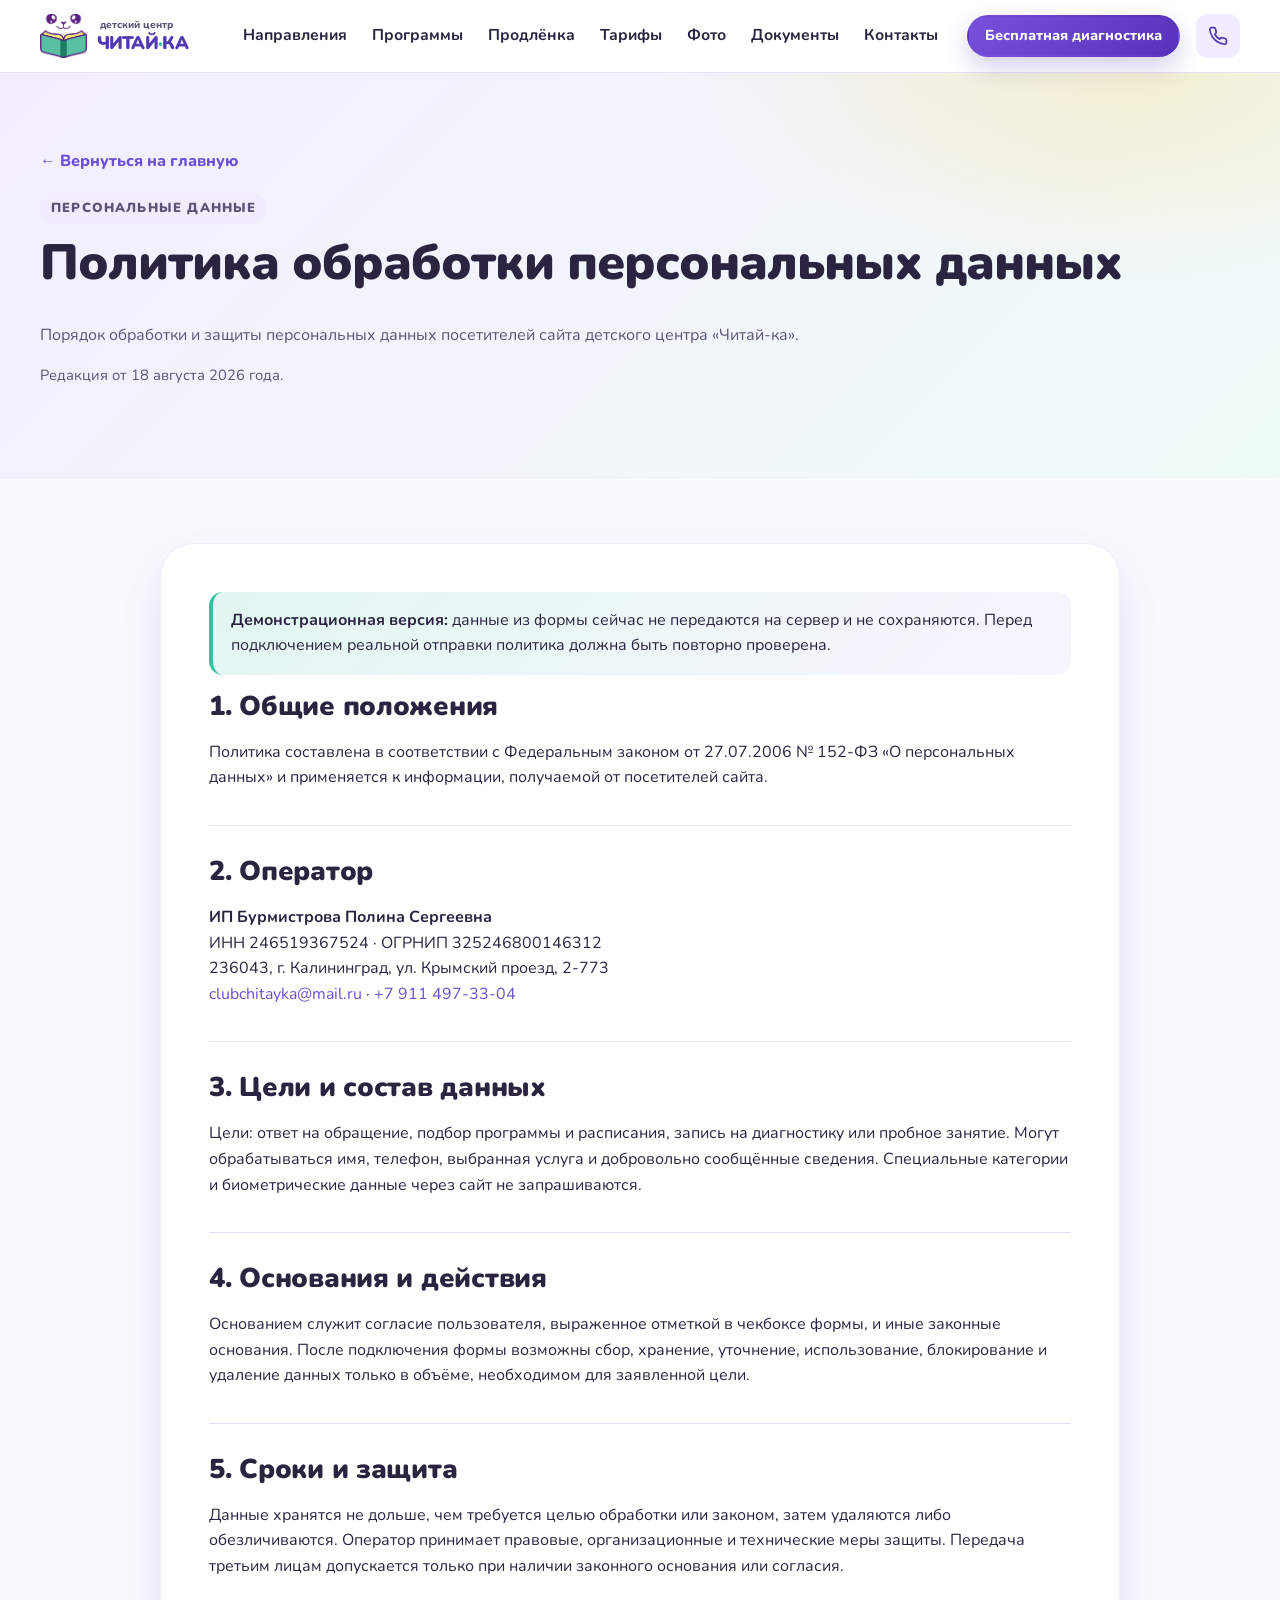
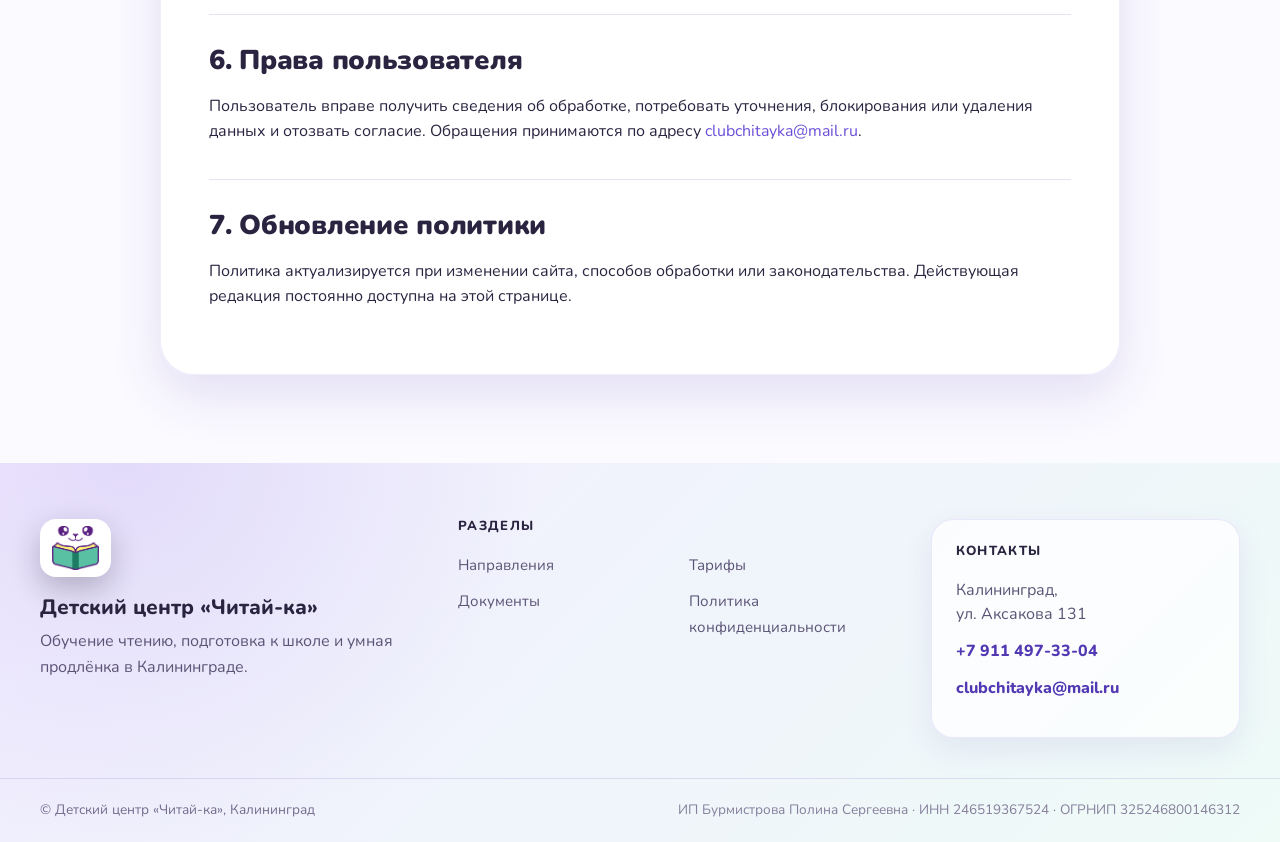
==== preview/politika-konfidencialnosti/index.html @ b053fb89 "Reverse mascot rope into a natural sag" ====
<!doctype html>
<html lang="ru">
<head>
  <meta charset="utf-8"><meta name="viewport" content="width=device-width, initial-scale=1">
  <title>Политика обработки персональных данных — «Читай-ка»</title>
  <meta name="description" content="Политика обработки персональных данных детского центра «Читай-ка».">
  <link rel="preconnect" href="https://fonts.googleapis.com"><link rel="preconnect" href="https://fonts.gstatic.com" crossorigin>
  <link href="https://fonts.googleapis.com/css2?family=Nunito:wght@400;600;700;800;900&display=swap" rel="stylesheet">
  <link rel="stylesheet" href="../assets/main.css?v=20260819-6"><link rel="stylesheet" href="page.css?v=20260819-1">
</head>
<body>
<a class="skip-link" href="#main">К содержимому</a>
<header class="site-header"><div class="container site-header__inner">
  <a class="site-header__brand" href="/" aria-label="Читай-ка — на главную"><img class="site-header__logo" src="../assets/logo-chitayka.png" alt="Детский центр «Читай-ка»"><span class="site-header__brand-copy"><small>детский центр</small><strong>ЧИТАЙ<span>·</span>КА</strong></span></a>
  <a class="site-header__call" href="tel:+79114973304" aria-label="Позвонить: +7 911 497-33-04"><svg xmlns="http://www.w3.org/2000/svg" width="20" height="20" viewBox="0 0 24 24" fill="none" stroke="currentColor" stroke-width="2" stroke-linecap="round" stroke-linejoin="round" aria-hidden="true"><path d="M22 16.92v3a2 2 0 0 1-2.18 2 19.79 19.79 0 0 1-8.63-3.07 19.5 19.5 0 0 1-6-6 19.79 19.79 0 0 1-3.07-8.67A2 2 0 0 1 4.11 2h3a2 2 0 0 1 2 1.72 12.84 12.84 0 0 0 .7 2.81 2 2 0 0 1-.45 2.11L8.09 9.91a16 16 0 0 0 6 6l1.27-1.27a2 2 0 0 1 2.11-.45 12.84 12.84 0 0 0 2.81.7A2 2 0 0 1 22 16.92z"/></svg></a>
  <button class="site-header__toggle" type="button" aria-expanded="false" aria-controls="primary-menu"><span class="site-header__toggle-bar"></span><span class="site-header__toggle-bar"></span><span class="site-header__toggle-bar"></span><span class="visually-hidden">Меню</span></button>
  <nav class="site-header__nav" aria-label="Основное меню"><ul id="primary-menu"><li><a href="/#directions">Направления</a></li><li><a href="/#programs">Программы</a></li><li><a href="/#prodlenka">Продлёнка</a></li><li><a href="/#prices">Тарифы</a></li><li><a href="/#gallery">Фото</a></li><li><a href="/svedeniya-ob-obrazovatelnoj-organizacii/">Документы</a></li><li><a href="/#contacts">Контакты</a></li></ul><a class="btn btn--accent site-header__cta" href="/#lead-form">Бесплатная диагностика</a></nav>
</div></header>
<main id="main">
  <section class="legal-hero"><div class="container"><a class="legal-hero__back" href="/">← Вернуться на главную</a><p class="section__kicker">Персональные данные</p><h1>Политика обработки персональных данных</h1><p>Порядок обработки и защиты персональных данных посетителей сайта детского центра «Читай-ка».</p><p class="legal-meta">Редакция от 18 августа 2026 года.</p></div></section>
  <div class="container legal-main"><article class="legal-card">
    <p class="legal-note"><strong>Демонстрационная версия:</strong> данные из формы сейчас не передаются на сервер и не сохраняются. Перед подключением реальной отправки политика должна быть повторно проверена.</p>
    <section><h2>1. Общие положения</h2><p>Политика составлена в соответствии с Федеральным законом от 27.07.2006 № 152-ФЗ «О персональных данных» и применяется к информации, получаемой от посетителей сайта.</p></section>
    <section><h2>2. Оператор</h2><p><strong>ИП Бурмистрова Полина Сергеевна</strong><br>ИНН 246519367524 · ОГРНИП 325246800146312<br>236043, г. Калининград, ул. Крымский проезд, 2-773<br><a href="mailto:clubchitayka@mail.ru">clubchitayka@mail.ru</a> · <a href="tel:+79114973304">+7 911 497-33-04</a></p></section>
    <section><h2>3. Цели и состав данных</h2><p>Цели: ответ на обращение, подбор программы и расписания, запись на диагностику или пробное занятие. Могут обрабатываться имя, телефон, выбранная услуга и добровольно сообщённые сведения. Специальные категории и биометрические данные через сайт не запрашиваются.</p></section>
    <section><h2>4. Основания и действия</h2><p>Основанием служит согласие пользователя, выраженное отметкой в чекбоксе формы, и иные законные основания. После подключения формы возможны сбор, хранение, уточнение, использование, блокирование и удаление данных только в объёме, необходимом для заявленной цели.</p></section>
    <section><h2>5. Сроки и защита</h2><p>Данные хранятся не дольше, чем требуется целью обработки или законом, затем удаляются либо обезличиваются. Оператор принимает правовые, организационные и технические меры защиты. Передача третьим лицам допускается только при наличии законного основания или согласия.</p></section>
    <section><h2>6. Права пользователя</h2><p>Пользователь вправе получить сведения об обработке, потребовать уточнения, блокирования или удаления данных и отозвать согласие. Обращения принимаются по адресу <a href="mailto:clubchitayka@mail.ru">clubchitayka@mail.ru</a>.</p></section>
    <section><h2>7. Обновление политики</h2><p>Политика актуализируется при изменении сайта, способов обработки или законодательства. Действующая редакция постоянно доступна на этой странице.</p></section>
  </article></div>
</main>
<footer class="site-footer"><div class="container site-footer__grid"><div class="site-footer__brand"><img src="../assets/logo-chitayka.png" alt="Детский центр «Читай-ка»" class="site-footer__logo"><p class="site-footer__title">Детский центр «Читай-ка»</p><p>Обучение чтению, подготовка к школе и умная продлёнка в Калининграде.</p></div><nav class="site-footer__nav" aria-label="Меню в подвале"><h3>Разделы</h3><ul><li><a href="/#directions">Направления</a></li><li><a href="/#prices">Тарифы</a></li><li><a href="/svedeniya-ob-obrazovatelnoj-organizacii/">Документы</a></li><li><a href="/politika-konfidencialnosti/">Политика конфиденциальности</a></li></ul></nav><div class="site-footer__contacts"><h3>Контакты</h3><p>Калининград,<br>ул. Аксакова 131</p><p><a href="tel:+79114973304">+7 911 497-33-04</a></p><p><a href="mailto:clubchitayka@mail.ru">clubchitayka@mail.ru</a></p></div></div><div class="container site-footer__bottom"><p>© Детский центр «Читай-ка», Калининград</p><p class="site-footer__requisites">ИП Бурмистрова Полина Сергеевна · ИНН 246519367524 · ОГРНИП 325246800146312</p></div></footer>
<script src="../assets/main.js?v=20260818-9" defer></script>
</body></html>
---- preview/assets/main.css ----
/* ==========================================================================
   Детский центр «Читай-ка» — preview styles
   Mobile-first. Палитра: фиолетовый / мята / жёлтый / коралл. Шрифт: Nunito.
   ========================================================================== */

:root {
	--purple: #6c4fd8;
	--purple-dark: #5239b3;
	--purple-soft: #f1ecff;
	--mint: #2ec4a0;
	--mint-dark: #1f9d7f;
	--mint-soft: #e2f7f1;
	--yellow: #ffc93c;
	--yellow-soft: #fff3d6;
	--coral: #ff6f61;
	--coral-dark: #e35648;
	--coral-soft: #ffe9e6;
	--cream: #fbf8ff;
	--ink: #2b2440;
	--ink-soft: #5c5476;
	--line: #e8e0f5;
	--white: #ffffff;
	--radius: 22px;
	--radius-lg: 30px;
	--shadow: 0 12px 32px rgba(82, 57, 179, 0.09);
	--shadow-strong: 0 20px 52px rgba(82, 57, 179, 0.14);
	--container: 1200px;
}

*,
*::before,
*::after {
	box-sizing: border-box;
}

html {
	scroll-behavior: smooth;
}

body {
	margin: 0;
	font-family: "Nunito", "Segoe UI", Arial, sans-serif;
	font-size: 16px;
	line-height: 1.6;
	color: var(--ink);
	background: var(--white);
	overflow-x: clip;
	-webkit-font-smoothing: antialiased;
}

img {
	max-width: 100%;
	height: auto;
	display: block;
}

h1, h2, h3 {
	line-height: 1.2;
	margin: 0 0 0.6em;
	font-weight: 800;
	color: var(--ink);
}

h1 {
	font-size: clamp(1.9rem, 6vw, 3.1rem);
	font-weight: 900;
	letter-spacing: -0.02em;
}

h2 {
	font-size: clamp(1.5rem, 4.5vw, 2.2rem);
	font-weight: 900;
	letter-spacing: -0.01em;
}

h3 {
	font-size: 1.15rem;
}

p {
	margin: 0 0 1em;
}

a {
	color: var(--purple);
	text-decoration: none;
}

a:hover {
	text-decoration: underline;
}

.container {
	width: 100%;
	max-width: calc(var(--container) + 80px);
	margin: 0 auto;
	padding: 0 clamp(20px, 4vw, 40px);
}

.visually-hidden {
	position: absolute;
	width: 1px;
	height: 1px;
	margin: -1px;
	padding: 0;
	overflow: hidden;
	clip: rect(0 0 0 0);
	white-space: nowrap;
	border: 0;
}

.skip-link {
	position: absolute;
	left: 12px;
	top: -60px;
	z-index: 100;
	background: var(--purple);
	color: var(--white);
	padding: 10px 16px;
	border-radius: 10px;
	transition: top 0.2s ease;
}

.skip-link:focus {
	top: 12px;
	text-decoration: none;
}

/* --------------------------------------------------------------------------
   Buttons
   -------------------------------------------------------------------------- */

.btn {
	display: inline-flex;
	align-items: center;
	justify-content: center;
	gap: 8px;
	padding: 12px 22px;
	border: 2px solid transparent;
	border-radius: 999px;
	font-family: inherit;
	font-size: 0.98rem;
	font-weight: 800;
	line-height: 1.2;
	cursor: pointer;
	transition: transform 0.15s ease, box-shadow 0.15s ease, background-color 0.15s ease, border-color 0.15s ease;
	text-decoration: none;
}

.btn:hover {
	text-decoration: none;
	transform: translateY(-2px);
}

.btn--lg {
	padding: 15px 28px;
	font-size: 1.05rem;
}

.btn--accent {
	background: var(--coral);
	color: var(--white);
	box-shadow: 0 8px 20px rgba(255, 111, 97, 0.35);
}

.btn--accent:hover {
	background: var(--coral-dark);
	color: var(--white);
}

.btn--ghost {
	background: var(--white);
	border-color: var(--purple);
	color: var(--purple);
}

.btn--ghost:hover {
	background: var(--purple);
	color: var(--white);
}

/* --------------------------------------------------------------------------
   Header
   -------------------------------------------------------------------------- */

.site-header {
	position: sticky;
	top: 0;
	z-index: 50;
	background: var(--white);
	border-bottom: 1px solid var(--line);
}

.site-header__inner {
	display: flex;
	align-items: center;
	justify-content: space-between;
	gap: 16px;
	min-height: 72px;
}

.site-header__brand {
	display: inline-flex;
	align-items: center;
}

.site-header__logo {
	height: 44px;
	width: auto;
}

.site-header__toggle {
	display: inline-flex;
	flex-direction: column;
	justify-content: center;
	gap: 5px;
	width: 44px;
	height: 44px;
	padding: 10px;
	background: var(--purple-soft);
	border: 0;
	border-radius: 12px;
	cursor: pointer;
}

.site-header__toggle-bar {
	display: block;
	height: 3px;
	border-radius: 2px;
	background: var(--purple-dark);
}

.site-header__nav {
	position: absolute;
	top: 72px;
	left: 0;
	right: 0;
	display: none;
	flex-direction: column;
	gap: 12px;
	padding: 18px 20px 22px;
	background: var(--white);
	border-bottom: 1px solid var(--line);
	box-shadow: var(--shadow);
}

.site-header__nav.is-open {
	display: flex;
}

.site-header__nav ul {
	list-style: none;
	margin: 0;
	padding: 0;
	display: flex;
	flex-direction: column;
	gap: 4px;
}

.site-header__nav a:not(.btn) {
	display: block;
	padding: 10px 6px;
	font-weight: 700;
	color: var(--ink);
	border-radius: 10px;
}

.site-header__nav a:not(.btn):hover {
	background: var(--purple-soft);
	color: var(--purple-dark);
	text-decoration: none;
}

.site-header__cta {
	align-self: flex-start;
}

.site-header__call {
	display: inline-flex;
	align-items: center;
	justify-content: center;
	width: 44px;
	height: 44px;
	margin-left: auto;
	background: var(--purple-soft);
	border-radius: 12px;
	color: var(--purple-dark);
}

.site-header__call:hover {
	background: var(--purple);
	color: var(--white);
	text-decoration: none;
}

/* --------------------------------------------------------------------------
   Hero
   -------------------------------------------------------------------------- */

.hero {
	position: relative;
	background:
		radial-gradient(700px 320px at 85% -10%, var(--yellow-soft) 0%, rgba(255, 243, 214, 0) 70%),
		var(--cream);
	padding: 40px 0 48px;
	overflow: hidden;
}

.hero__grid {
	display: grid;
	gap: 32px;
}

.hero__badge {
	display: inline-block;
	margin-bottom: 14px;
	padding: 7px 14px;
	background: var(--white);
	border: 1px solid var(--line);
	border-radius: 999px;
	font-size: 0.85rem;
	font-weight: 800;
	color: var(--purple-dark);
	box-shadow: var(--shadow);
}

.hero__lead {
	font-size: 1.1rem;
	color: var(--ink-soft);
	max-width: 34em;
}

.hero__cta {
	display: flex;
	flex-wrap: wrap;
	gap: 12px;
	margin: 22px 0 24px;
}

.hero__points {
	list-style: none;
	margin: 0;
	padding: 0;
	display: grid;
	gap: 10px;
}

.hero__points li {
	position: relative;
	padding-left: 28px;
	font-weight: 700;
}

.hero__points li::before {
	content: "✓";
	position: absolute;
	left: 0;
	top: 0;
	width: 20px;
	height: 20px;
	display: inline-flex;
	align-items: center;
	justify-content: center;
	background: var(--mint);
	color: var(--white);
	font-size: 0.75rem;
	font-weight: 900;
	border-radius: 50%;
}

.hero__media img {
	width: 100%;
	max-width: 620px;
	margin: 0 auto;
	border-radius: var(--radius-lg);
	box-shadow: var(--shadow-strong);
}

/* --------------------------------------------------------------------------
   Sections
   -------------------------------------------------------------------------- */

.section {
	padding: clamp(48px, 7vw, 104px) 0;
}

.section--tint {
	background: linear-gradient(180deg, var(--purple-soft) 0%, var(--white) 100%);
}

.section__head {
	max-width: 640px;
	margin-bottom: 32px;
}

.section__kicker {
	display: inline-block;
	margin-bottom: 10px;
	font-size: 0.82rem;
	font-weight: 900;
	letter-spacing: 0.09em;
	text-transform: uppercase;
	color: var(--coral-dark);
}

.section__kicker--light {
	color: var(--yellow);
}

.section__sub {
	color: var(--ink-soft);
	margin-bottom: 0;
}

/* --------------------------------------------------------------------------
   Directions
   -------------------------------------------------------------------------- */

.directions__grid {
	display: grid;
	gap: 18px;
}

.dir-card {
	position: relative;
	padding: 26px 24px 24px;
	border-radius: var(--radius-lg);
	box-shadow: var(--shadow);
	overflow: hidden;
}

.dir-card::after {
	content: "";
	position: absolute;
	right: -40px;
	top: -40px;
	width: 130px;
	height: 130px;
	border-radius: 50%;
	background: rgba(255, 255, 255, 0.35);
}

.dir-card h3 {
	font-size: 1.35rem;
	margin-bottom: 0.4em;
}

.dir-card p {
	margin-bottom: 1.2em;
}

.dir-card--purple {
	background: var(--purple);
	color: var(--purple-soft);
}

.dir-card--purple h3 { color: var(--white); }

.dir-card--mint {
	background: var(--mint);
	color: #eafaf5;
}

.dir-card--mint h3 { color: var(--white); }

.dir-card--coral {
	background: var(--coral);
	color: var(--coral-soft);
}

.dir-card--coral h3 { color: var(--white); }

.dir-card__icon {
	display: inline-flex;
	align-items: center;
	justify-content: center;
	width: 54px;
	height: 54px;
	margin-bottom: 16px;
	font-size: 1.6rem;
	background: rgba(255, 255, 255, 0.92);
	border-radius: 16px;
	box-shadow: 0 6px 14px rgba(43, 36, 64, 0.15);
}

.dir-card__link {
	display: inline-flex;
	align-items: center;
	gap: 6px;
	font-weight: 800;
	color: var(--white);
	border-bottom: 2px solid rgba(255, 255, 255, 0.5);
}

.dir-card__link::after {
	content: "→";
}

.dir-card__link:hover {
	color: var(--white);
	border-bottom-color: var(--white);
	text-decoration: none;
}

/* --------------------------------------------------------------------------
   Programs (age cards)
   -------------------------------------------------------------------------- */

.programs__grid {
	display: grid;
	gap: 18px;
}

.program {
	padding: 24px 22px;
	background: var(--white);
	border-radius: var(--radius);
	border-top: 6px solid var(--purple);
	box-shadow: var(--shadow);
}

.program--yellow { border-top-color: var(--yellow); }
.program--mint { border-top-color: var(--mint); }
.program--purple { border-top-color: var(--purple); }
.program--coral { border-top-color: var(--coral); }

.program__age {
	display: inline-block;
	margin-bottom: 10px;
	padding: 5px 14px;
	font-size: 0.85rem;
	font-weight: 900;
	border-radius: 999px;
	background: var(--purple-soft);
	color: var(--purple-dark);
}

.program--yellow .program__age { background: var(--yellow-soft); color: #8a6100; }
.program--mint .program__age { background: var(--mint-soft); color: var(--mint-dark); }
.program--coral .program__age { background: var(--coral-soft); color: var(--coral-dark); }

.program ul {
	list-style: none;
	margin: 0;
	padding: 0;
	display: grid;
	gap: 8px;
}

.program li {
	position: relative;
	padding-left: 20px;
	font-size: 0.95rem;
	color: var(--ink-soft);
}

.program li::before {
	content: "";
	position: absolute;
	left: 0;
	top: 0.55em;
	width: 8px;
	height: 8px;
	border-radius: 50%;
	background: var(--yellow);
}

.program--mint li::before { background: var(--mint); }
.program--purple li::before { background: var(--purple); }
.program--coral li::before { background: var(--coral); }

/* --------------------------------------------------------------------------
   Prodlenka
   -------------------------------------------------------------------------- */

.prodlenka {
	background:
		radial-gradient(600px 300px at 100% 0%, rgba(255, 201, 60, 0.18) 0%, rgba(255, 201, 60, 0) 60%),
		var(--purple-dark);
	color: var(--purple-soft);
	padding-block: clamp(52px, 5vw, 76px);
}

.prodlenka h2,
.prodlenka h3 {
	color: var(--white);
}

.prodlenka__grid {
	display: grid;
	gap: 36px;
}

.prodlenka__lead {
	font-size: 1.08rem;
	color: #d9cefa;
	max-width: 36em;
}

.prodlenka__shifts {
	display: grid;
	gap: 16px;
	margin: 26px 0 30px;
}

.shift {
	display: flex;
	flex-direction: column;
	padding: 20px;
	background: rgba(255, 255, 255, 0.08);
	border: 1px solid rgba(255, 255, 255, 0.16);
	border-radius: var(--radius);
}

.shift__time {
	margin-bottom: 0.5em;
	font-size: 0.9rem;
	font-weight: 800;
	color: var(--yellow);
}

.shift p:last-child {
	flex: 1;
	margin-bottom: 0;
	color: #d9cefa;
	font-size: 0.95rem;
}

.prodlenka__benefits {
	padding: 26px 24px;
	background: var(--white);
	border-radius: var(--radius-lg);
	box-shadow: var(--shadow-strong);
	color: var(--ink);
	display: flex;
	flex-direction: column;
}

.prodlenka__benefits h3 {
	color: var(--purple-dark);
	font-size: 1.25rem;
}

.prodlenka__benefits ul {
	list-style: none;
	margin: 0;
	padding: 0;
	display: grid;
	gap: 14px;
	flex: 1;
	align-content: space-between;
}

.prodlenka__benefits li {
	position: relative;
	padding-left: 26px;
	font-size: 0.95rem;
	color: var(--ink-soft);
}

.prodlenka__benefits li strong {
	color: var(--ink);
}

.prodlenka__benefits li::before {
	content: "✓";
	position: absolute;
	left: 0;
	top: 1px;
	width: 18px;
	height: 18px;
	display: inline-flex;
	align-items: center;
	justify-content: center;
	background: var(--mint);
	color: var(--white);
	font-size: 0.7rem;
	font-weight: 900;
	border-radius: 50%;
}

/* --------------------------------------------------------------------------
   Advantages
   -------------------------------------------------------------------------- */

.advantages {
	background: var(--cream);
}

.advantages__grid {
	display: grid;
	grid-auto-rows: 1fr;
	gap: 20px;
}

.benefit-card {
	padding: 26px 24px;
	min-height: 200px;
	background: var(--white);
	border: 1px solid var(--line);
	border-radius: var(--radius);
	box-shadow: var(--shadow);
	transition: box-shadow 0.15s ease, transform 0.15s ease;
}

.benefit-card:hover {
	box-shadow: var(--shadow-strong);
	transform: translateY(-3px);
}

.benefit-card__icon {
	display: inline-flex;
	align-items: center;
	justify-content: center;
	width: 56px;
	height: 56px;
	margin-bottom: 16px;
	font-size: 1.6rem;
	border-radius: 14px;
}

.benefit-card__icon--purple { background: var(--purple-soft); }
.benefit-card__icon--mint { background: var(--mint-soft); }
.benefit-card__icon--yellow { background: var(--yellow-soft); }
.benefit-card__icon--coral { background: var(--coral-soft); }

.benefit-card h3 {
	font-size: 1.05rem;
	margin-bottom: 0.35em;
}

.benefit-card p {
	margin: 0;
	font-size: 0.93rem;
	color: var(--ink-soft);
}

/* --------------------------------------------------------------------------
   Prices
   -------------------------------------------------------------------------- */

.prices__group {
	margin-top: 36px;
}

.prices__group:first-of-type {
	margin-top: 0;
}

.prices__group-title {
	font-size: 1.3rem;
	margin-bottom: 18px;
}

.prices__courses {
	display: grid;
	gap: 18px;
	align-items: start;
}

.price-card {
	display: flex;
	flex-direction: column;
	padding: 26px 24px;
	background: var(--white);
	border: 1px solid var(--line);
	border-radius: var(--radius-lg);
	box-shadow: var(--shadow);
}

.price-card--featured {
	border: 2px solid var(--coral);
	position: relative;
	box-shadow: var(--shadow-strong);
}

.price-card--featured::before {
	content: "Рекомендуем";
	position: absolute;
	top: -14px;
	left: 20px;
	padding: 4px 14px;
	background: var(--coral);
	color: var(--white);
	font-size: 0.78rem;
	font-weight: 900;
	border-radius: 999px;
}

.price-card h4 {
	margin: 0 0 0.5em;
	font-size: 1.35rem;
	font-weight: 900;
	line-height: 1.2;
	color: var(--ink);
}

.price-card__value {
	margin-bottom: 0.2em;
	font-size: 1.9rem;
	font-weight: 900;
	color: var(--purple-dark);
}

.price-card__per {
	font-size: 1rem;
	font-weight: 800;
	color: var(--ink-soft);
}

.price-card__meta {
	margin-bottom: 0.8em;
	font-size: 0.9rem;
	font-weight: 800;
	color: var(--mint-dark);
}

.price-card__note {
	font-size: 0.93rem;
	color: var(--ink-soft);
	flex-grow: 1;
}

.price-card .btn {
	margin-top: 14px;
	align-self: flex-start;
}

.price-list {
	list-style: none;
	margin: 0;
	padding: 0;
	display: grid;
	gap: 12px;
}

.price-row {
	display: flex;
	align-items: center;
	justify-content: space-between;
	gap: 16px;
	padding: 20px 24px;
	background: var(--white);
	border: 1px solid var(--line);
	border-radius: var(--radius);
	box-shadow: var(--shadow);
}

.price-row__name {
	margin: 0;
	font-size: 1rem;
	font-weight: 800;
	line-height: 1.35;
}

.price-row__meta {
	margin: 2px 0 0;
	font-size: 1rem;
	color: var(--ink-soft);
}

.price-row__value {
	margin: 0;
	font-size: 1.15rem;
	font-weight: 900;
	color: var(--purple-dark);
	white-space: nowrap;
	text-align: right;
}

.price-row__value span {
	font-size: 0.85rem;
	font-weight: 800;
	color: var(--ink-soft);
}

.prices__group-cta {
	margin-top: 18px;
}

.prices__note {
	margin: 26px 0 0;
	font-size: 0.92rem;
	color: var(--ink-soft);
	text-align: center;
}

/* --------------------------------------------------------------------------
   Lead form
   -------------------------------------------------------------------------- */

.lead {
	background: var(--cream);
}

.lead__grid {
	display: grid;
	gap: 32px;
}

.lead__content p {
	color: var(--ink-soft);
}

.lead__points {
	list-style: none;
	margin: 18px 0 0;
	padding: 0;
	display: grid;
	gap: 10px;
}

.lead__points li {
	position: relative;
	padding-left: 26px;
	font-weight: 700;
}

.lead__points li::before {
	content: "✓";
	position: absolute;
	left: 0;
	top: 1px;
	width: 18px;
	height: 18px;
	display: inline-flex;
	align-items: center;
	justify-content: center;
	background: var(--purple);
	color: var(--white);
	font-size: 0.7rem;
	font-weight: 900;
	border-radius: 50%;
}

.lead__form {
	padding: 28px 24px;
	background: var(--white);
	border-radius: var(--radius-lg);
	box-shadow: var(--shadow-strong);
}

.field {
	margin-bottom: 16px;
}

.field label {
	display: block;
	margin-bottom: 6px;
	font-weight: 800;
	font-size: 0.92rem;
}

.field input,
.field select {
	width: 100%;
	padding: 13px 16px;
	font: inherit;
	color: var(--ink);
	background: var(--white);
	border: 2px solid var(--line);
	border-radius: 12px;
	transition: border-color 0.15s ease, box-shadow 0.15s ease;
}

.field input:focus,
.field select:focus {
	outline: none;
	border-color: var(--purple);
	box-shadow: 0 0 0 4px rgba(108, 79, 216, 0.15);
}

.field input.is-invalid,
.field select.is-invalid {
	border-color: var(--coral);
}

.field--hp {
	position: absolute;
	left: -9999px;
	width: 1px;
	height: 1px;
	overflow: hidden;
}

.consent {
	display: flex;
	align-items: flex-start;
	gap: 10px;
	margin-bottom: 20px;
	font-size: 0.88rem;
	color: var(--ink-soft);
	cursor: pointer;
}

.consent input {
	width: 18px;
	height: 18px;
	margin-top: 2px;
	accent-color: var(--purple);
	flex-shrink: 0;
}

.consent a {
	font-weight: 800;
	text-decoration: underline;
	text-underline-offset: 2px;
}

.consent:has(input:checked) {
	color: var(--ink);
}

.consent input.is-invalid {
	outline: 2px solid var(--coral);
	outline-offset: 2px;
}

.lead__submit {
	width: 100%;
}

.lead__notice {
	margin: 16px 0 0;
	padding: 14px 16px;
	background: var(--mint-soft);
	border: 1px solid var(--mint);
	border-radius: 12px;
	font-size: 0.92rem;
	font-weight: 700;
	color: var(--mint-dark);
}

/* --------------------------------------------------------------------------
   Contacts
   -------------------------------------------------------------------------- */

.contacts__grid {
	display: grid;
	gap: 28px;
}

.contacts__address {
	font-size: 1.3rem;
	font-weight: 900;
	color: var(--purple-dark);
}

.contacts__line {
	font-weight: 700;
}

.contacts__line a {
	font-weight: 800;
}

.contacts__card {
	padding: 26px 24px;
	background: var(--purple-soft);
	border-radius: var(--radius-lg);
}

.contacts__steps {
	margin: 0 0 18px;
	padding-left: 20px;
	display: grid;
	gap: 8px;
	font-weight: 700;
}

/* --------------------------------------------------------------------------
   Footer
   -------------------------------------------------------------------------- */

.site-footer {
	background:
		radial-gradient(circle at 12% 0, rgba(110, 76, 255, 0.24), transparent 34%),
		linear-gradient(135deg, #27213e 0%, #211c35 100%);
	color: #d6d0e5;
	padding: 56px 0 0;
}

.site-footer__grid {
	display: grid;
	gap: 36px;
	padding-bottom: 40px;
}

.site-footer__logo {
	height: 58px;
	width: auto;
	margin-bottom: 18px;
	background: var(--white);
	border-radius: 16px;
	padding: 7px 12px;
	box-shadow: 0 12px 30px rgba(12, 8, 28, 0.24);
}

.site-footer__brand {
	max-width: 360px;
}

.site-footer__brand p {
	margin: 0;
	line-height: 1.65;
}

.site-footer__brand .site-footer__title {
	margin-bottom: 8px;
	color: var(--white);
	font-family: var(--font-display);
	font-size: 1.3rem;
	font-weight: 800;
	line-height: 1.2;
}

.site-footer h3 {
	color: var(--white);
	font-size: 0.82rem;
	letter-spacing: 0.1em;
	text-transform: uppercase;
	margin-bottom: 18px;
}

.site-footer__nav ul {
	list-style: none;
	margin: 0;
	padding: 0;
	display: grid;
	grid-template-columns: repeat(2, minmax(0, 1fr));
	column-gap: 26px;
	row-gap: 11px;
}

.site-footer__nav a {
	color: #d6d0e5;
	font-size: 0.94rem;
}

.site-footer__nav a:hover {
	color: var(--white);
}

.site-footer__contacts {
	padding: 24px;
	border: 1px solid rgba(255, 255, 255, 0.12);
	border-radius: 22px;
	background: rgba(255, 255, 255, 0.07);
	box-shadow: 0 18px 36px rgba(12, 8, 28, 0.16);
}

.site-footer__contacts p {
	margin: 0 0 12px;
	line-height: 1.55;
}

.site-footer__contacts a {
	color: var(--white);
	font-weight: 800;
}

.site-footer__contacts a:hover {
	color: var(--yellow);
}

.site-footer__note {
	margin-top: 20px !important;
	margin-bottom: 0 !important;
	font-size: 0.9rem;
	color: #aaa1c5;
}

.site-footer__bottom {
	display: grid;
	gap: 8px;
	padding-top: 20px;
	padding-bottom: 22px;
	border-top: 1px solid rgba(255, 255, 255, 0.12);
}

.site-footer__bottom p {
	margin: 0;
	font-size: 0.85rem;
	color: #9e96b8;
	line-height: 1.55;
}

.site-footer__bottom a {
	color: #c8bfff;
}

/* --------------------------------------------------------------------------
   Tablet
   -------------------------------------------------------------------------- */

@media (min-width: 640px) {
	.directions__grid {
		grid-template-columns: repeat(2, minmax(0, 1fr));
	}

	.dir-card:last-child {
		grid-column: 1 / -1;
	}

	.programs__grid {
		grid-template-columns: repeat(2, minmax(0, 1fr));
	}

	.advantages__grid {
		grid-template-columns: repeat(2, minmax(0, 1fr));
	}

	.prodlenka__shifts {
		grid-template-columns: repeat(2, 1fr);
	}

	.site-footer__grid {
		grid-template-columns: minmax(0, 1fr) minmax(250px, 0.8fr);
		align-items: start;
	}

	.site-footer__brand {
		grid-column: 1 / -1;
	}
}

/* --------------------------------------------------------------------------
   Desktop
   -------------------------------------------------------------------------- */

.site-header__mascot {
	display: none;
}

@media (min-width: 960px) {
	.site-footer__grid {
		grid-template-columns: minmax(0, 1.05fr) minmax(300px, 1.2fr) minmax(250px, 0.85fr);
	}

	.site-footer__brand {
		grid-column: auto;
	}

	.site-footer__bottom {
		grid-template-columns: max-content 1fr;
		align-items: start;
		column-gap: 32px;
	}

	.site-footer__requisites {
		text-align: right;
	}

	.site-header__toggle {
		display: none;
	}

	.site-header__nav {
		order: 4;
		position: static;
		display: flex;
		flex-direction: row;
		align-items: center;
		gap: 16px;
		margin-left: auto;
		padding: 0;
		border: 0;
		box-shadow: none;
		background: transparent;
	}

	.site-header__nav ul {
		flex-direction: row;
		gap: 2px;
	}

	.site-header__nav a:not(.btn) {
		padding: 8px;
		font-size: 0.9rem;
	}

	.site-header__cta {
		padding: 10px 16px;
		font-size: 0.9rem;
	}

	.site-header__call {
		order: 5;
		display: inline-flex;
		margin-left: 0;
		flex: 0 0 auto;
	}

	.hero {
		display: flex;
		align-items: center;
		min-height: calc(100svh - 72px);
		padding: 0;
	}

	.hero__grid {
		grid-template-columns: minmax(0, 46%);
		align-items: center;
		min-height: calc(100svh - 72px);
		gap: 0;
	}

	.hero__content {
		position: relative;
		z-index: 2;
		padding-block: 56px;
	}

	.hero__media {
		position: absolute;
		top: -24px;
		right: 0;
		bottom: 0;
		width: 50vw;
	}

	.hero__media::before {
		content: "";
		position: absolute;
		z-index: 1;
		top: 0;
		bottom: 0;
		left: -1px;
		width: clamp(80px, 9vw, 150px);
		background: linear-gradient(90deg, var(--cream) 0%, rgba(255, 249, 240, 0.88) 24%, rgba(255, 249, 240, 0) 100%);
		pointer-events: none;
	}

	.hero__media img {
		width: 100%;
		height: 100%;
		max-width: none;
		margin: 0;
		object-fit: cover;
		object-position: 68% center;
		border-radius: 0;
		box-shadow: none;
	}

	.directions__grid {
		grid-template-columns: repeat(3, minmax(0, 1fr));
	}

	.dir-card:last-child {
		grid-column: auto;
	}

	.programs__grid {
		grid-template-columns: repeat(4, minmax(0, 1fr));
	}

	.prodlenka__grid {
		grid-template-columns: 1.3fr 1fr;
		align-items: stretch;
		gap: 48px;
	}

	.prodlenka__content {
		display: flex;
		flex-direction: column;
	}

	.prodlenka__shifts {
		flex: 1;
		align-items: stretch;
	}

	.prodlenka__content > .btn {
		align-self: flex-start;
	}

	.advantages__grid {
		grid-template-columns: repeat(3, minmax(0, 1fr));
	}

	.prices__courses {
		grid-template-columns: 1fr;
		gap: 20px;
	}

	.price-card--featured {
		display: grid;
		grid-template-columns: minmax(0, 1fr) auto;
		grid-template-areas:
			"title value"
			"meta action"
			"note action";
		column-gap: 32px;
		align-items: center;
		min-height: 0;
	}

	.price-card--featured h4 { grid-area: title; }
	.price-card--featured .price-card__value { grid-area: value; margin: 0; }
	.price-card--featured .price-card__meta { grid-area: meta; }
	.price-card--featured .price-card__note { grid-area: note; margin-bottom: 0; }
	.price-card--featured .btn { grid-area: action; align-self: center; }

	.prices__courses .price-list {
		grid-template-columns: repeat(2, minmax(0, 1fr));
		gap: 14px;
	}

	.prices__group > .price-list {
		grid-template-columns: repeat(6, minmax(0, 1fr));
		gap: 14px;
	}

	.prices__group > .price-list > .price-row {
		grid-column: span 3;
	}

	.prices__group > .price-list > .price-row:nth-last-child(-n + 3) {
		grid-column: span 2;
	}

	.prices__group > .prices__group-cta {
		display: flex;
		width: max-content;
		margin-inline: auto;
	}

	.price-row {
		min-height: 108px;
		align-items: center;
	}

	.prices__group-title {
		font-size: 1.5rem;
	}

	.lead__grid {
		grid-template-columns: 1fr 1fr;
		align-items: center;
		gap: 48px;
	}

	.contacts__grid {
		grid-template-columns: 1.2fr 1fr;
		align-items: center;
		gap: 48px;
	}
}

@media (min-width: 1200px) {
	.site-header__nav {
		gap: 18px;
		margin-left: auto;
		min-width: 0;
	}

	.site-header__nav ul {
		gap: 3px;
	}

	.site-header__nav a:not(.btn) {
		padding: 8px 11px;
		font-size: 0.98rem;
		white-space: nowrap;
	}

	.site-header__cta {
		padding: 10px 16px;
		font-size: 0.9rem;
		white-space: nowrap;
	}
}

@media (min-width: 1400px) {
	.site-header__nav {
		gap: 28px;
	}

	.site-header__nav ul {
		gap: 3px;
	}

	.site-header__nav a:not(.btn) {
		padding-inline: 11px;
		font-size: 0.98rem;
	}
}

/* --------------------------------------------------------------------------
   Gallery slider («Наш центр»)
   -------------------------------------------------------------------------- */

.slider {
	position: relative;
	max-width: 1040px;
	margin-right: auto;
	margin-left: auto;
	border-radius: var(--radius-lg);
	overflow: hidden;
	background: var(--purple-soft);
	box-shadow: var(--shadow-strong);
	touch-action: pan-y;
}

.slider:focus-visible {
	outline: 3px solid var(--purple);
	outline-offset: 3px;
}

.slider__track {
	display: flex;
	transition: transform 0.35s ease;
}

.slider__slide {
	flex: 0 0 100%;
	margin: 0;
	position: relative;
}

.slider__slide img {
	width: 100%;
	aspect-ratio: 4 / 3;
	object-fit: cover;
	object-position: center 24%;
}

.slider__caption {
	position: absolute;
	left: 0;
	right: 0;
	bottom: 0;
	padding: 30px 18px 14px;
	background: linear-gradient(180deg, rgba(43, 36, 64, 0) 0%, rgba(43, 36, 64, 0.72) 100%);
	color: var(--white);
	font-size: 0.92rem;
	font-weight: 800;
}

.slider__btn {
	position: absolute;
	top: 50%;
	transform: translateY(-50%);
	display: inline-flex;
	align-items: center;
	justify-content: center;
	width: 44px;
	height: 44px;
	padding: 0;
	border: 0;
	border-radius: 50%;
	background: rgba(255, 255, 255, 0.92);
	color: var(--purple-dark);
	font-size: 1.15rem;
	font-weight: 900;
	line-height: 1;
	cursor: pointer;
	box-shadow: var(--shadow);
	transition: background-color 0.15s ease, transform 0.15s ease;
}

.slider__btn:hover {
	background: var(--white);
	transform: translateY(-50%) scale(1.06);
}

.slider__btn:focus-visible {
	outline: 3px solid var(--yellow);
	outline-offset: 2px;
}

.slider__btn--prev {
	left: 12px;
}

.slider__btn--next {
	right: 12px;
}

.slider__counter {
	position: absolute;
	top: 14px;
	right: 14px;
	margin: 0;
	padding: 5px 13px;
	background: rgba(43, 36, 64, 0.7);
	color: var(--white);
	font-size: 0.82rem;
	font-weight: 800;
	border-radius: 999px;
}

/* --------------------------------------------------------------------------
   Contacts map
   -------------------------------------------------------------------------- */

.contacts__map {
	max-width: 1040px;
	margin: 32px auto 0;
}

.contacts__map iframe {
	width: 100%;
	height: 320px;
	border: 0;
	border-radius: var(--radius-lg);
	box-shadow: var(--shadow-strong);
	display: block;
}

.contacts__map-actions {
	margin: 16px 0 0;
}

/* --------------------------------------------------------------------------
   Tablet (additions)
   -------------------------------------------------------------------------- */

@media (min-width: 640px) {
	.slider__slide img {
		aspect-ratio: 16 / 9;
	}

	.slider__slide:first-child img {
		object-position: center 12%;
	}

	.contacts__map iframe {
		height: 420px;
	}
}

/* --------------------------------------------------------------------------
   Footer requisites
   -------------------------------------------------------------------------- */

.site-footer__requisites {
	margin-top: 6px;
	font-size: 13px;
	opacity: 0.85;
}

/* --------------------------------------------------------------------------
   Home visual refresh — icon-led navigation and service cards
   -------------------------------------------------------------------------- */

.home-page {
	background: #fbfaff;
}

.home-page .site-header {
	background: rgba(255, 255, 255, 0.96);
	box-shadow: 0 10px 38px rgba(82, 57, 179, 0.06);
}

.site-header__brand-copy {
	display: grid;
	margin-left: 10px;
	line-height: 1;
}

.site-header__brand-copy small {
	margin: 0 0 3px 3px;
	font-size: 0.64rem;
	font-weight: 800;
	color: var(--ink-soft);
}

.site-header__brand-copy strong {
	font-size: 1.14rem;
	font-weight: 900;
	letter-spacing: -0.04em;
	color: var(--purple-dark);
}

.site-header__brand-copy strong span {
	color: var(--mint);
}

.home-page .btn--accent {
	background: linear-gradient(135deg, #7651dc 0%, #5632b8 100%);
	box-shadow: 0 10px 24px rgba(82, 57, 179, 0.25);
}

.home-page .btn--accent:hover {
	background: linear-gradient(135deg, #6541cf 0%, #492aa4 100%);
}

.home-page .nav-card {
	display: flex;
	align-items: center;
	gap: 10px;
}

.home-page .nav-card img {
	width: 42px;
	height: 42px;
	object-fit: contain;
	flex: 0 0 auto;
}

.home-page .directions {
	position: relative;
	background: linear-gradient(180deg, #fbfaff 0%, #ffffff 100%);
	border-radius: 34px 34px 0 0;
}

.home-page .directions .section__head {
	max-width: 760px;
}

.home-page .directions .section__kicker {
	padding: 5px 11px;
	border-radius: 999px;
	background: var(--purple-soft);
	color: var(--purple-dark);
}

.home-page .dir-card,
.home-page .dir-card--purple,
.home-page .dir-card--mint,
.home-page .dir-card--coral,
.home-page .dir-card--yellow,
.home-page .dir-card--care {
	display: flex;
	flex-direction: column;
	padding: 24px 20px 20px;
	background: rgba(255, 255, 255, 0.96);
	color: var(--ink-soft);
	border: 1px solid rgba(108, 79, 216, 0.09);
	box-shadow: 0 14px 38px rgba(82, 57, 179, 0.10);
	overflow: visible;
}

.home-page .dir-card::after {
	display: none;
}

.home-page .dir-card h3,
.home-page .dir-card--purple h3,
.home-page .dir-card--mint h3,
.home-page .dir-card--coral h3 {
	color: var(--ink);
}

.home-page .dir-card__icon {
	display: block;
	width: 112px;
	height: 112px;
	margin: -6px auto 12px;
	object-fit: contain;
	background: transparent;
	border-radius: 0;
	box-shadow: none;
}

.home-page .dir-card p {
	font-size: 0.94rem;
	line-height: 1.55;
}

.home-page .dir-card__link {
	width: 42px;
	height: 42px;
	margin-top: auto;
	margin-left: auto;
	font-size: 0;
	border: 2px solid var(--purple);
	border-radius: 50%;
	color: var(--purple);
	justify-content: center;
}

.home-page .dir-card__link::after {
	font-size: 1.15rem;
}

.home-page .dir-card__link:hover {
	background: var(--purple);
	color: var(--white);
}

@media (min-width: 640px) {
	.home-page .directions__grid {
		grid-template-columns: repeat(2, minmax(0, 1fr));
	}

	.home-page .dir-card:last-child {
		grid-column: auto;
	}
}

@media (min-width: 960px) {
	.home-page .site-header {
		position: relative;
		padding: 22px 0 20px;
		border-bottom: 0;
	}

	.home-page .site-header__inner {
		position: relative;
		flex-wrap: wrap;
		align-items: flex-start;
		min-height: 0;
	}

	.home-page .site-header__brand {
		min-height: 66px;
	}

	.home-page .site-header__logo {
		height: 68px;
	}

	.home-page .site-header__brand-copy {
		margin-left: 14px;
	}

	.home-page .site-header__brand-copy small {
		font-size: 0.78rem;
	}

	.home-page .site-header__brand-copy strong {
		font-size: 1.9rem;
	}

	.home-page .site-header__call {
		position: absolute;
		top: 10px;
		right: 42px;
		width: 48px;
		height: 48px;
		border: 1px solid rgba(108, 79, 216, 0.22);
		box-shadow: var(--shadow);
	}

	.home-page .site-header__nav {
		position: static;
		order: 10;
		display: block;
		width: 100%;
		margin: 18px 0 0;
		padding: 0;
		border: 0;
		box-shadow: none;
		background: transparent;
	}

	.home-page .site-header__nav ul {
		display: grid;
		grid-template-columns: repeat(7, minmax(0, 1fr));
		gap: 12px;
	}

	.home-page .site-header__nav a.nav-card {
		flex-direction: column;
		justify-content: center;
		gap: 4px;
		min-height: 126px;
		padding: 12px 8px 14px;
		border: 1px solid rgba(108, 79, 216, 0.18);
		border-radius: 22px;
		box-shadow: 0 10px 24px rgba(82, 57, 179, 0.10);
		font-size: 0.93rem;
		text-align: center;
		transition: transform 0.18s ease, box-shadow 0.18s ease;
	}

	.home-page .site-header__nav a.nav-card:hover {
		transform: translateY(-5px);
		box-shadow: 0 16px 30px rgba(82, 57, 179, 0.16);
	}

	.home-page .site-header__mascot {
		display: block;
		position: absolute;
		z-index: 4;
		left: 29%;
		bottom: -149px;
		width: 118px;
		pointer-events: none;
		transform: translateX(-50%) rotate(-2deg);
	}

	.home-page .site-header__mascot::before {
		content: "";
		position: absolute;
		z-index: -1;
		top: 0;
		left: 50%;
		width: 360px;
		height: 28px;
		border-bottom: 3px dashed rgba(108, 79, 216, 0.56);
		border-radius: 50%;
		transform: translateX(-50%) rotate(2deg);
	}

	.home-page .site-header__mascot::after {
		content: "";
		position: absolute;
		z-index: 1;
		top: 8px;
		left: 50%;
		width: 48px;
		height: 43px;
		border-left: 2px solid rgba(108, 79, 216, 0.68);
		border-right: 2px solid rgba(108, 79, 216, 0.68);
		transform: translateX(-50%);
	}

	.home-page .site-header__mascot img {
		position: relative;
		z-index: 2;
		display: block;
		width: 100%;
		height: auto;
	}

	.home-page .nav-card img {
		width: 66px;
		height: 66px;
	}

	.home-page .nav-card--lavender { background: #f8f4ff; }
	.home-page .nav-card--yellow { background: #fff9e6; }
	.home-page .nav-card--mint { background: #effbf7; }

	.home-page .site-header__cta {
		position: absolute;
		top: 12px;
		right: 108px;
		padding: 13px 22px;
	}

	.home-page .hero {
		min-height: 650px;
	}

	.home-page .hero__grid {
		min-height: 650px;
	}

	.home-page .directions__grid {
		grid-template-columns: repeat(5, minmax(0, 1fr));
		gap: 16px;
	}

	.home-page .dir-card {
		min-height: 365px;
	}
}

/* --------------------------------------------------------------------------
   Unified design language — shared by every section and legal page
   -------------------------------------------------------------------------- */

body {
	background: #fbfaff;
}

.btn--accent {
	background: linear-gradient(135deg, #7651dc 0%, #5632b8 100%);
	box-shadow: 0 10px 24px rgba(82, 57, 179, 0.24);
}

.btn--accent:hover {
	background: linear-gradient(135deg, #6541cf 0%, #492aa4 100%);
}

.btn--ghost {
	background: rgba(255, 255, 255, 0.9);
}

.section--tint {
	background: linear-gradient(180deg, #f5f1ff 0%, #fbfaff 100%);
}

.section__kicker,
.section__kicker--light {
	padding: 5px 11px;
	border-radius: 999px;
	background: var(--purple-soft);
	color: var(--purple-dark);
}

.program,
.benefit-card,
.price-card,
.price-row,
.lead__form,
.contacts__card {
	border: 1px solid rgba(108, 79, 216, 0.10);
	box-shadow: var(--shadow);
}

.program {
	border-top-width: 4px;
	border-radius: var(--radius-lg);
}

.program--coral {
	border-top-color: #d6c6ff;
}

.program--coral .program__age {
	background: var(--purple-soft);
	color: var(--purple-dark);
}

.program--coral li::before {
	background: var(--purple);
}

.prodlenka {
	background:
		radial-gradient(540px 320px at 100% 0%, rgba(255, 214, 94, 0.28), transparent 68%),
		linear-gradient(135deg, #eee7ff 0%, #f8f5ff 54%, #eefbf7 100%);
	color: var(--ink);
}

.prodlenka h2,
.prodlenka h3 {
	color: var(--ink);
}

.prodlenka__lead,
.shift p:last-child {
	color: var(--ink-soft);
}

.shift {
	background: rgba(255, 255, 255, 0.78);
	border: 1px solid rgba(108, 79, 216, 0.13);
	box-shadow: 0 10px 28px rgba(82, 57, 179, 0.07);
}

.shift__time {
	color: var(--purple-dark);
}

.prodlenka__benefits {
	border: 1px solid rgba(108, 79, 216, 0.10);
	box-shadow: var(--shadow-strong);
}

.advantages {
	background: #ffffff;
}

.benefit-card {
	min-height: 220px;
	border-radius: var(--radius-lg);
}

.benefit-card__icon {
	display: block;
	width: 82px;
	height: 82px;
	margin: -4px 0 12px;
	object-fit: contain;
	background: transparent;
	border-radius: 0;
}

.gallery {
	background: #fbfaff;
}

.gallery__slider {
	padding: 10px;
	background: rgba(255, 255, 255, 0.84);
	border: 1px solid rgba(108, 79, 216, 0.10);
	border-radius: calc(var(--radius-lg) + 8px);
	box-shadow: var(--shadow-strong);
}

.slider__viewport,
.slider__slide img {
	border-radius: var(--radius-lg);
}

.price-card--featured {
	border-color: var(--purple);
}

.price-card--featured::before {
	background: linear-gradient(135deg, #7651dc, #5632b8);
}

.price-row {
	border-radius: 20px;
}

.lead {
	background:
		radial-gradient(520px 280px at 10% 10%, rgba(255, 214, 94, 0.18), transparent 70%),
		linear-gradient(135deg, #f7f3ff 0%, #eefbf7 100%);
}

.lead__form {
	border-radius: 32px;
}

.field input,
.field select {
	background: #fcfbff;
	border-color: #e5dcf4;
	border-radius: 14px;
}

.contacts {
	background: #ffffff;
}

.contacts__card {
	background: linear-gradient(135deg, #f2edff 0%, #effbf7 100%);
}

.contacts__map iframe {
	border: 10px solid #ffffff;
	box-shadow: var(--shadow-strong);
}

.site-footer {
	background:
		radial-gradient(circle at 10% 0%, rgba(118, 81, 220, 0.12), transparent 34%),
		linear-gradient(135deg, #f2edff 0%, #eefbf7 100%);
	color: var(--ink-soft);
}

.site-footer h3,
.site-footer__brand .site-footer__title {
	color: var(--ink);
}

.site-footer__nav a {
	color: var(--ink-soft);
}

.site-footer__nav a:hover,
.site-footer__contacts a,
.site-footer__bottom a {
	color: var(--purple-dark);
}

.site-footer__contacts {
	background: rgba(255, 255, 255, 0.72);
	border-color: rgba(108, 79, 216, 0.12);
	box-shadow: var(--shadow);
}

.site-footer__note,
.site-footer__bottom p {
	color: #746b8d;
}

.site-footer__bottom {
	border-top-color: rgba(82, 57, 179, 0.14);
}
---- preview/politika-konfidencialnosti/page.css ----
.legal-hero { padding:clamp(48px,6vw,76px) 0; background:radial-gradient(620px 300px at 88% 0%,rgba(255,214,94,.26) 0%,transparent 70%),linear-gradient(135deg,#f3eeff 0%,#effbf7 100%); }
.legal-hero__back { display:block; width:max-content; margin-bottom:18px; font-weight:800; }
.legal-hero p { max-width:780px; color:var(--ink-soft); }
.legal-main { padding-top:clamp(38px,5vw,64px); padding-bottom:clamp(56px,7vw,88px); }
.legal-card { max-width:960px; margin:0 auto; padding:clamp(24px,4vw,48px); border:1px solid rgba(108,79,216,.10); border-radius:calc(var(--radius-lg) + 4px); background:rgba(255,255,255,.94); box-shadow:var(--shadow-strong); }
.legal-card section + section { margin-top:34px; padding-top:30px; border-top:1px solid var(--line); }
.legal-card h2 { font-size:clamp(1.25rem,3vw,1.7rem); }
.legal-card ul { padding-left:22px; }
.legal-card li + li { margin-top:7px; }
.legal-note { padding:16px 18px; border-left:4px solid var(--mint); border-radius:14px; background:linear-gradient(135deg,var(--mint-soft),#f8f5ff); }
.legal-meta { font-size:.92rem; color:var(--ink-soft); }
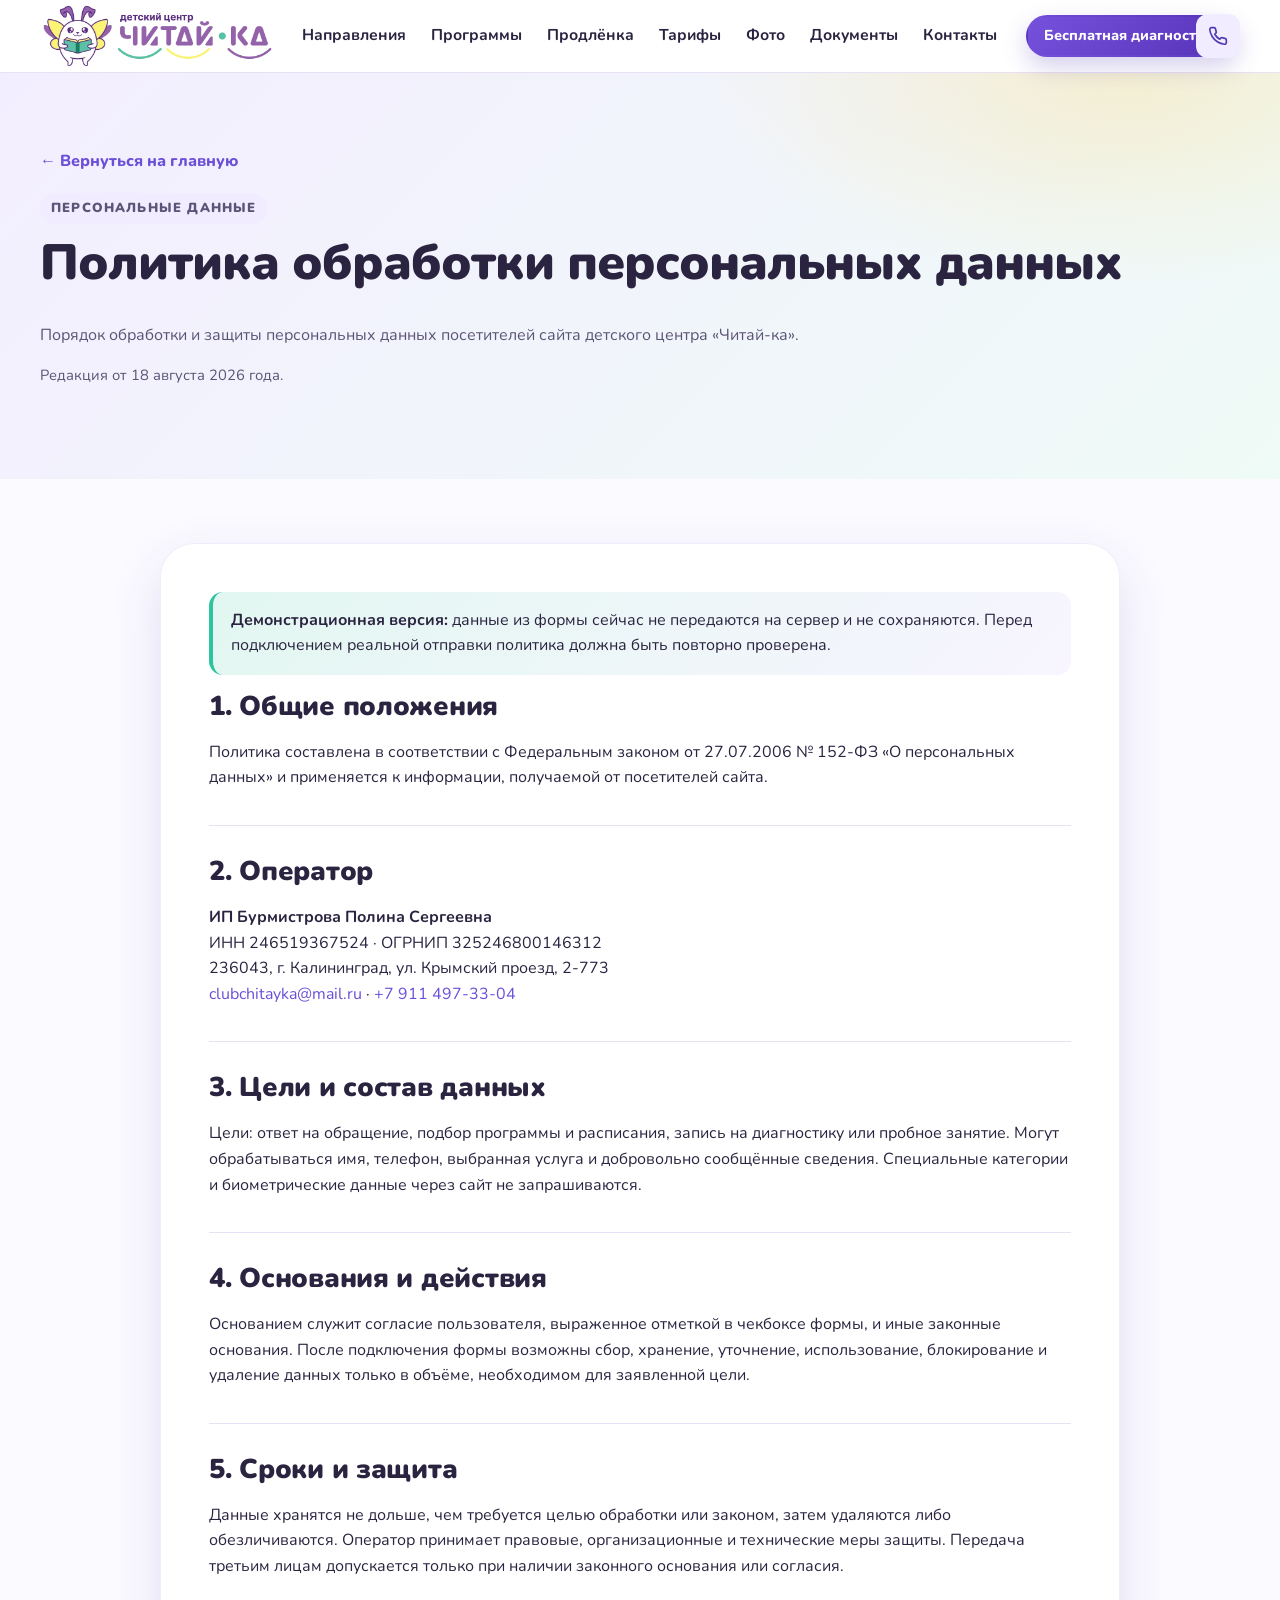
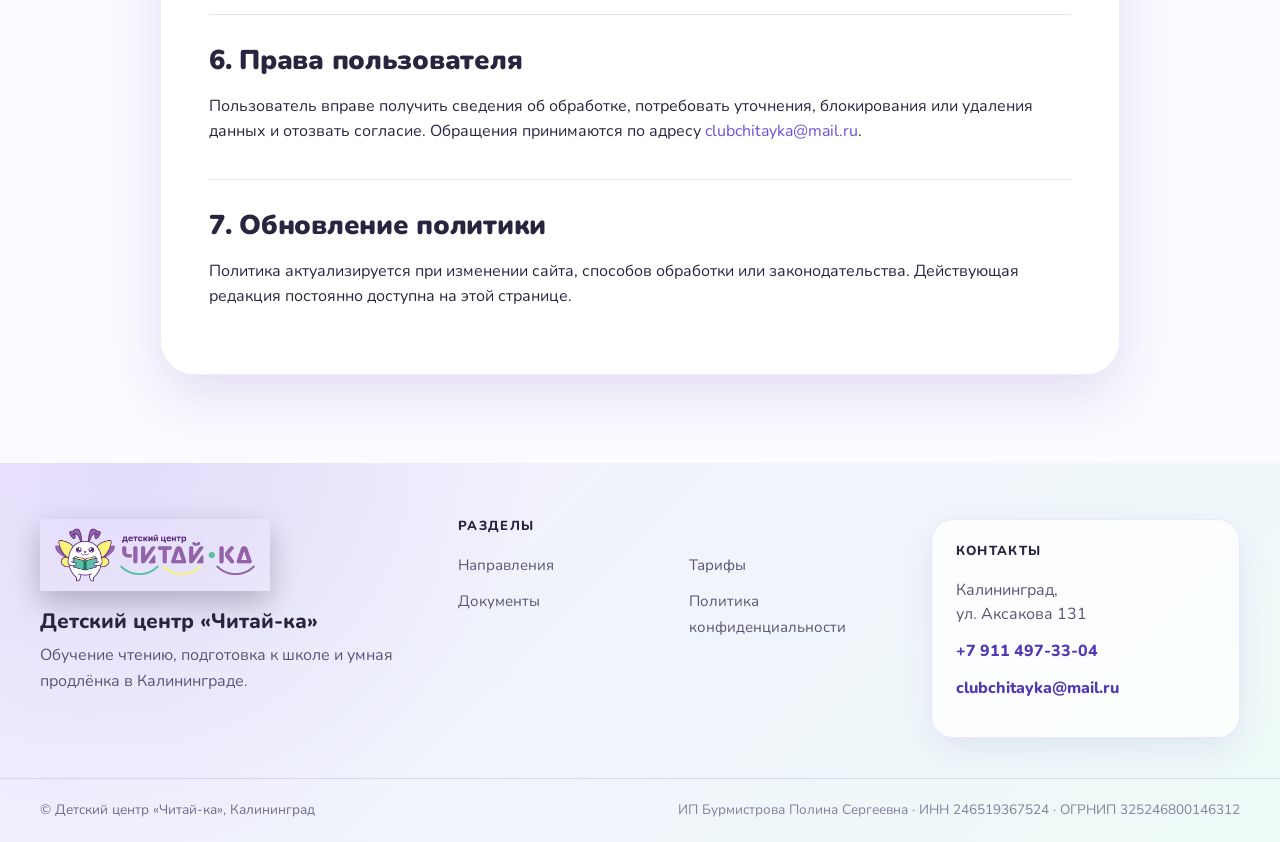
==== commit 3deb72e6: "Build official brand storytelling sections" ====
--- a/preview/politika-konfidencialnosti/index.html
+++ b/preview/politika-konfidencialnosti/index.html
@@ -6,12 +6,12 @@
   <meta name="description" content="Политика обработки персональных данных детского центра «Читай-ка».">
   <link rel="preconnect" href="https://fonts.googleapis.com"><link rel="preconnect" href="https://fonts.gstatic.com" crossorigin>
   <link href="https://fonts.googleapis.com/css2?family=Nunito:wght@400;600;700;800;900&display=swap" rel="stylesheet">
-  <link rel="stylesheet" href="../assets/main.css?v=20260819-6"><link rel="stylesheet" href="page.css?v=20260819-1">
+  <link rel="stylesheet" href="../assets/main.css?v=20260820-1"><link rel="stylesheet" href="page.css?v=20260819-1">
 </head>
 <body>
 <a class="skip-link" href="#main">К содержимому</a>
 <header class="site-header"><div class="container site-header__inner">
-  <a class="site-header__brand" href="/" aria-label="Читай-ка — на главную"><img class="site-header__logo" src="../assets/logo-chitayka.png" alt="Детский центр «Читай-ка»"><span class="site-header__brand-copy"><small>детский центр</small><strong>ЧИТАЙ<span>·</span>КА</strong></span></a>
+  <a class="site-header__brand" href="/" aria-label="Читай-ка — на главную"><img class="site-header__logo site-header__logo--official" src="../assets/brand/logo-official.webp" alt="Детский центр «Читай-ка»" width="780" height="220"></a>
   <a class="site-header__call" href="tel:+79114973304" aria-label="Позвонить: +7 911 497-33-04"><svg xmlns="http://www.w3.org/2000/svg" width="20" height="20" viewBox="0 0 24 24" fill="none" stroke="currentColor" stroke-width="2" stroke-linecap="round" stroke-linejoin="round" aria-hidden="true"><path d="M22 16.92v3a2 2 0 0 1-2.18 2 19.79 19.79 0 0 1-8.63-3.07 19.5 19.5 0 0 1-6-6 19.79 19.79 0 0 1-3.07-8.67A2 2 0 0 1 4.11 2h3a2 2 0 0 1 2 1.72 12.84 12.84 0 0 0 .7 2.81 2 2 0 0 1-.45 2.11L8.09 9.91a16 16 0 0 0 6 6l1.27-1.27a2 2 0 0 1 2.11-.45 12.84 12.84 0 0 0 2.81.7A2 2 0 0 1 22 16.92z"/></svg></a>
   <button class="site-header__toggle" type="button" aria-expanded="false" aria-controls="primary-menu"><span class="site-header__toggle-bar"></span><span class="site-header__toggle-bar"></span><span class="site-header__toggle-bar"></span><span class="visually-hidden">Меню</span></button>
   <nav class="site-header__nav" aria-label="Основное меню"><ul id="primary-menu"><li><a href="/#directions">Направления</a></li><li><a href="/#programs">Программы</a></li><li><a href="/#prodlenka">Продлёнка</a></li><li><a href="/#prices">Тарифы</a></li><li><a href="/#gallery">Фото</a></li><li><a href="/svedeniya-ob-obrazovatelnoj-organizacii/">Документы</a></li><li><a href="/#contacts">Контакты</a></li></ul><a class="btn btn--accent site-header__cta" href="/#lead-form">Бесплатная диагностика</a></nav>
@@ -29,6 +29,6 @@
     <section><h2>7. Обновление политики</h2><p>Политика актуализируется при изменении сайта, способов обработки или законодательства. Действующая редакция постоянно доступна на этой странице.</p></section>
   </article></div>
 </main>
-<footer class="site-footer"><div class="container site-footer__grid"><div class="site-footer__brand"><img src="../assets/logo-chitayka.png" alt="Детский центр «Читай-ка»" class="site-footer__logo"><p class="site-footer__title">Детский центр «Читай-ка»</p><p>Обучение чтению, подготовка к школе и умная продлёнка в Калининграде.</p></div><nav class="site-footer__nav" aria-label="Меню в подвале"><h3>Разделы</h3><ul><li><a href="/#directions">Направления</a></li><li><a href="/#prices">Тарифы</a></li><li><a href="/svedeniya-ob-obrazovatelnoj-organizacii/">Документы</a></li><li><a href="/politika-konfidencialnosti/">Политика конфиденциальности</a></li></ul></nav><div class="site-footer__contacts"><h3>Контакты</h3><p>Калининград,<br>ул. Аксакова 131</p><p><a href="tel:+79114973304">+7 911 497-33-04</a></p><p><a href="mailto:clubchitayka@mail.ru">clubchitayka@mail.ru</a></p></div></div><div class="container site-footer__bottom"><p>© Детский центр «Читай-ка», Калининград</p><p class="site-footer__requisites">ИП Бурмистрова Полина Сергеевна · ИНН 246519367524 · ОГРНИП 325246800146312</p></div></footer>
+<footer class="site-footer"><div class="container site-footer__grid"><div class="site-footer__brand"><img src="../assets/brand/logo-official.webp" alt="Детский центр «Читай-ка»" class="site-footer__logo site-footer__logo--official" width="780" height="220"><p class="site-footer__title">Детский центр «Читай-ка»</p><p>Обучение чтению, подготовка к школе и умная продлёнка в Калининграде.</p></div><nav class="site-footer__nav" aria-label="Меню в подвале"><h3>Разделы</h3><ul><li><a href="/#directions">Направления</a></li><li><a href="/#prices">Тарифы</a></li><li><a href="/svedeniya-ob-obrazovatelnoj-organizacii/">Документы</a></li><li><a href="/politika-konfidencialnosti/">Политика конфиденциальности</a></li></ul></nav><div class="site-footer__contacts"><h3>Контакты</h3><p>Калининград,<br>ул. Аксакова 131</p><p><a href="tel:+79114973304">+7 911 497-33-04</a></p><p><a href="mailto:clubchitayka@mail.ru">clubchitayka@mail.ru</a></p></div></div><div class="container site-footer__bottom"><p>© Детский центр «Читай-ка», Калининград</p><p class="site-footer__requisites">ИП Бурмистрова Полина Сергеевна · ИНН 246519367524 · ОГРНИП 325246800146312</p></div></footer>
 <script src="../assets/main.js?v=20260818-9" defer></script>
 </body></html>
--- a/preview/assets/main.css
+++ b/preview/assets/main.css
@@ -1299,7 +1299,7 @@
 	}
 
 	.hero__grid {
-		grid-template-columns: minmax(0, 46%);
+		grid-template-columns: minmax(0, 43%);
 		align-items: center;
 		min-height: calc(100svh - 72px);
 		gap: 0;
@@ -1313,10 +1313,11 @@
 
 	.hero__media {
 		position: absolute;
-		top: -24px;
+		top: 0;
+		left: 0;
 		right: 0;
 		bottom: 0;
-		width: 50vw;
+		width: 100%;
 	}
 
 	.hero__media::before {
@@ -1325,9 +1326,9 @@
 		z-index: 1;
 		top: 0;
 		bottom: 0;
-		left: -1px;
-		width: clamp(80px, 9vw, 150px);
-		background: linear-gradient(90deg, var(--cream) 0%, rgba(255, 249, 240, 0.88) 24%, rgba(255, 249, 240, 0) 100%);
+		left: 0;
+		width: 62%;
+		background: linear-gradient(90deg, var(--cream) 0%, rgba(255, 249, 240, 0.98) 52%, rgba(255, 249, 240, 0) 100%);
 		pointer-events: none;
 	}
 
@@ -1337,7 +1338,7 @@
 		max-width: none;
 		margin: 0;
 		object-fit: cover;
-		object-position: 68% center;
+		object-position: right center;
 		border-radius: 0;
 		box-shadow: none;
 	}
@@ -1853,8 +1854,10 @@
 	}
 
 	.home-page .site-header__nav a.nav-card {
+		display: flex;
 		flex-direction: column;
 		justify-content: center;
+		align-items: center;
 		gap: 4px;
 		min-height: 126px;
 		padding: 12px 8px 14px;
@@ -1875,9 +1878,9 @@
 		display: block;
 		position: absolute;
 		z-index: 4;
-		left: 29%;
-		bottom: -149px;
-		width: 118px;
+		left: 34%;
+		bottom: -174px;
+		width: 144px;
 		pointer-events: none;
 		transform: translateX(-50%) rotate(-2deg);
 	}
@@ -1888,7 +1891,7 @@
 		z-index: -1;
 		top: 0;
 		left: 50%;
-		width: 360px;
+		width: clamp(360px, 32vw, 520px);
 		height: 28px;
 		border-bottom: 3px dashed rgba(108, 79, 216, 0.56);
 		border-radius: 50%;
@@ -1901,8 +1904,8 @@
 		z-index: 1;
 		top: 8px;
 		left: 50%;
-		width: 48px;
-		height: 43px;
+		width: 58px;
+		height: 52px;
 		border-left: 2px solid rgba(108, 79, 216, 0.68);
 		border-right: 2px solid rgba(108, 79, 216, 0.68);
 		transform: translateX(-50%);
@@ -1933,11 +1936,21 @@
 	}
 
 	.home-page .hero {
-		min-height: 650px;
+		min-height: 820px;
 	}
 
 	.home-page .hero__grid {
-		min-height: 650px;
+		min-height: 820px;
+	}
+
+	.home-page .hero__content {
+		max-width: 610px;
+	}
+
+	.home-page .directions {
+		z-index: 5;
+		margin-top: -38px;
+		border-radius: 38px 38px 0 0;
 	}
 
 	.home-page .directions__grid {
@@ -2157,3 +2170,73 @@
 .site-footer__bottom {
 	border-top-color: rgba(82, 57, 179, 0.14);
 }
+
+/* Brand storytelling — official identity and new conversion sections */
+.site-header__logo--official { width: clamp(185px, 22vw, 250px); height: auto; object-fit: contain; }
+.site-footer__logo--official { width: min(230px, 100%); height: auto; border-radius: 0; background: transparent; }
+
+.journey {
+	position: relative;
+	background: radial-gradient(circle at 8% 16%, rgba(255, 236, 144, 0.35), transparent 22%), linear-gradient(180deg, #fff 0%, #f7f3ff 100%);
+}
+.journey__head { max-width: 760px; }
+.journey__path { position: relative; display: grid; gap: 16px; }
+.journey__path::before { content: ""; position: absolute; z-index: 0; top: 72px; left: 7%; right: 7%; border-top: 3px dashed rgba(108, 79, 216, 0.28); }
+.journey-card { position: relative; z-index: 1; padding: 22px; border: 1px solid rgba(108, 79, 216, 0.11); border-radius: var(--radius-lg); background: rgba(255,255,255,.96); box-shadow: var(--shadow); }
+.journey-card__number { position: absolute; top: 18px; right: 18px; font-size: .78rem; font-weight: 900; letter-spacing: .08em; color: var(--purple); }
+.journey-card img { display: block; width: 92px; height: 92px; margin-bottom: 12px; object-fit: contain; }
+.journey-card h3 { margin-bottom: 7px; }
+.journey-card p { margin: 0; font-size: .94rem; color: var(--ink-soft); }
+.journey__cta { position: relative; display: grid; gap: 16px; align-items: center; margin-top: 28px; padding: 26px; border: 1px solid rgba(108,79,216,.12); border-radius: var(--radius-lg); background: linear-gradient(120deg,#fff9df 0%,#fff 48%,#effbf7 100%); box-shadow: var(--shadow); overflow: hidden; }
+.journey__cta > img { display: none; }
+.journey__cta h3, .journey__cta p { margin-bottom: 5px; }
+.journey__cta p { color: var(--ink-soft); }
+.journey__cta .btn { justify-self: start; }
+
+.advantages-story { display: grid; gap: 34px; align-items: center; }
+.advantages-story__photos { position: relative; min-height: 440px; }
+.advantages-story__main-photo, .advantages-story__small-photo { position: absolute; margin: 0; overflow: hidden; border: 8px solid #fff; border-radius: 30px; box-shadow: var(--shadow-strong); }
+.advantages-story__main-photo { inset: 0 42px 42px 0; }
+.advantages-story__small-photo { right: 0; bottom: 0; width: 42%; height: 48%; transform: rotate(3deg); }
+.advantages-story__photos img { width: 100%; height: 100%; object-fit: cover; }
+.advantages-story__lead { max-width: 620px; font-size: 1.06rem; color: var(--ink-soft); }
+.advantages-story__list { display: grid; gap: 12px; margin: 24px 0 28px; }
+.advantages-story__list article { display: grid; grid-template-columns: 42px 1fr; gap: 14px; padding: 15px 17px; border: 1px solid rgba(108,79,216,.10); border-radius: 18px; background: #fff; box-shadow: 0 8px 22px rgba(82,57,179,.07); }
+.advantages-story__list article > span { display: inline-flex; align-items: center; justify-content: center; width: 42px; height: 42px; border-radius: 14px; background: var(--purple-soft); font-size: .78rem; font-weight: 900; color: var(--purple-dark); }
+.advantages-story__list h3, .advantages-story__list p { margin: 0; }
+.advantages-story__list p { margin-top: 4px; font-size: .92rem; color: var(--ink-soft); }
+
+.achievements { position: relative; background: linear-gradient(135deg,#5d3bc0 0%,#7651dc 52%,#4f31ad 100%); color: #fff; overflow: hidden; }
+.achievements::before { content: ""; position: absolute; width: 460px; height: 460px; right: -140px; top: -220px; border-radius: 50%; background: rgba(255,235,111,.16); }
+.achievements__grid { position: relative; display: grid; gap: 36px; align-items: center; }
+.achievements .section__kicker { background: rgba(255,255,255,.14); color: #fff6b4; }
+.achievements h2 { color: #fff; }
+.achievements__content > p:not(.section__kicker) { max-width: 600px; color: rgba(255,255,255,.82); }
+.achievements__points { list-style: none; display: grid; gap: 10px; margin: 24px 0 28px; padding: 0; }
+.achievements__points li { position: relative; padding-left: 28px; font-weight: 700; }
+.achievements__points li::before { content: "★"; position: absolute; left: 0; color: #ffe765; }
+.achievements .btn--ghost { border-color: rgba(255,255,255,.7); background: #fff; }
+.achievements__photos { position: relative; min-height: 460px; }
+.achievements__photo { position: absolute; margin: 0; overflow: hidden; border: 7px solid rgba(255,255,255,.94); border-radius: 26px; box-shadow: 0 22px 48px rgba(34,18,85,.32); }
+.achievements__photo--large { inset: 0 22% 56px 0; transform: rotate(-2deg); }
+.achievements__photo:not(.achievements__photo--large) { right: 0; bottom: 0; width: 43%; height: 58%; transform: rotate(4deg); }
+.achievements__photo img { width: 100%; height: 100%; object-fit: cover; }
+.achievements__mascot { position: absolute; z-index: 3; left: -70px; bottom: -42px; width: 170px; height: auto; filter: drop-shadow(0 12px 16px rgba(35,19,89,.30)); }
+
+@media (min-width: 700px) {
+	.journey__path { grid-template-columns: repeat(2,minmax(0,1fr)); }
+	.journey__cta { grid-template-columns: 130px 1fr auto; padding: 24px 28px 24px 150px; }
+	.journey__cta > img { position: absolute; left: 18px; bottom: -24px; display: block; width: 132px; height: auto; }
+}
+@media (min-width: 960px) {
+	.journey__path { grid-template-columns: repeat(4,minmax(0,1fr)); }
+	.advantages-story, .achievements__grid { grid-template-columns: minmax(0,.95fr) minmax(0,1.05fr); gap: clamp(48px,6vw,92px); }
+	.advantages-story__photos { min-height: 590px; }
+	.achievements__photos { min-height: 560px; }
+}
+@media (max-width: 699px) {
+	.journey__path::before { display: none; }
+	.advantages-story__photos { min-height: 360px; }
+	.achievements__photos { min-height: 390px; }
+	.achievements__mascot { left: -22px; width: 130px; }
+}
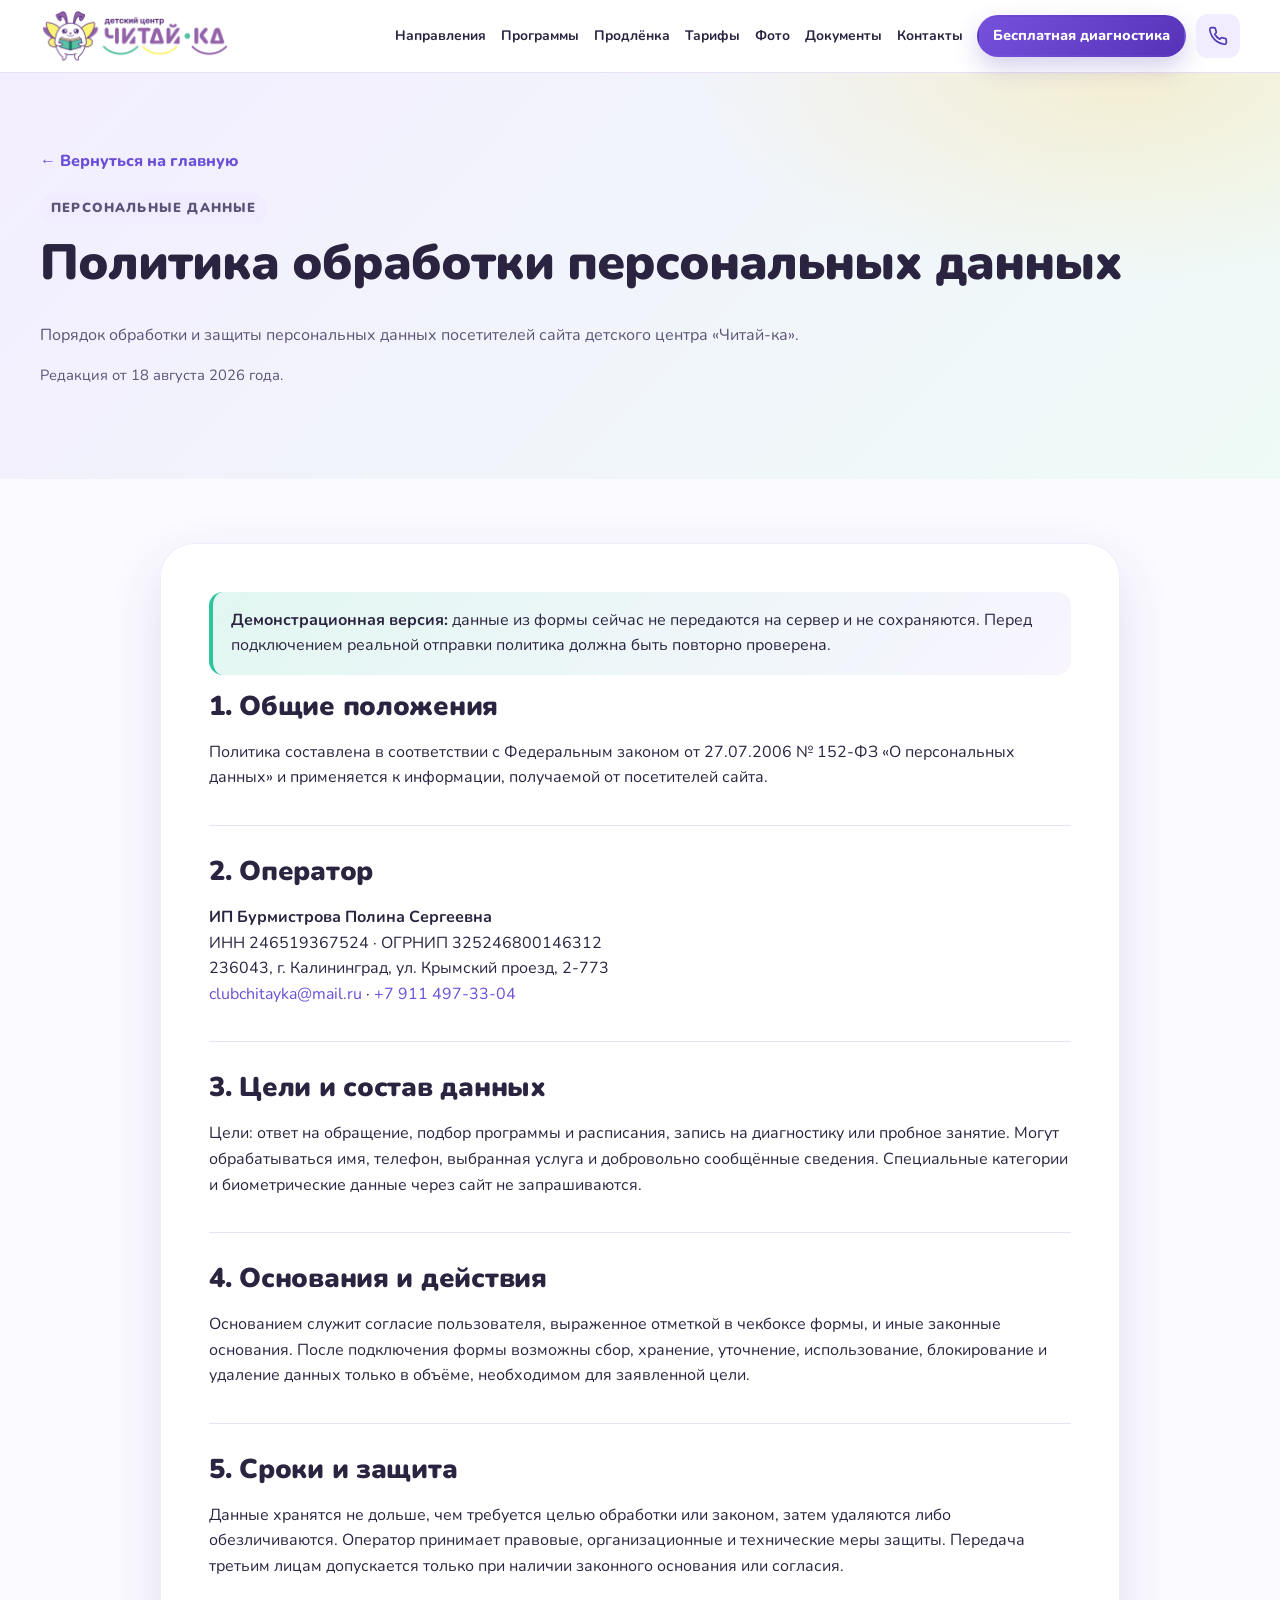
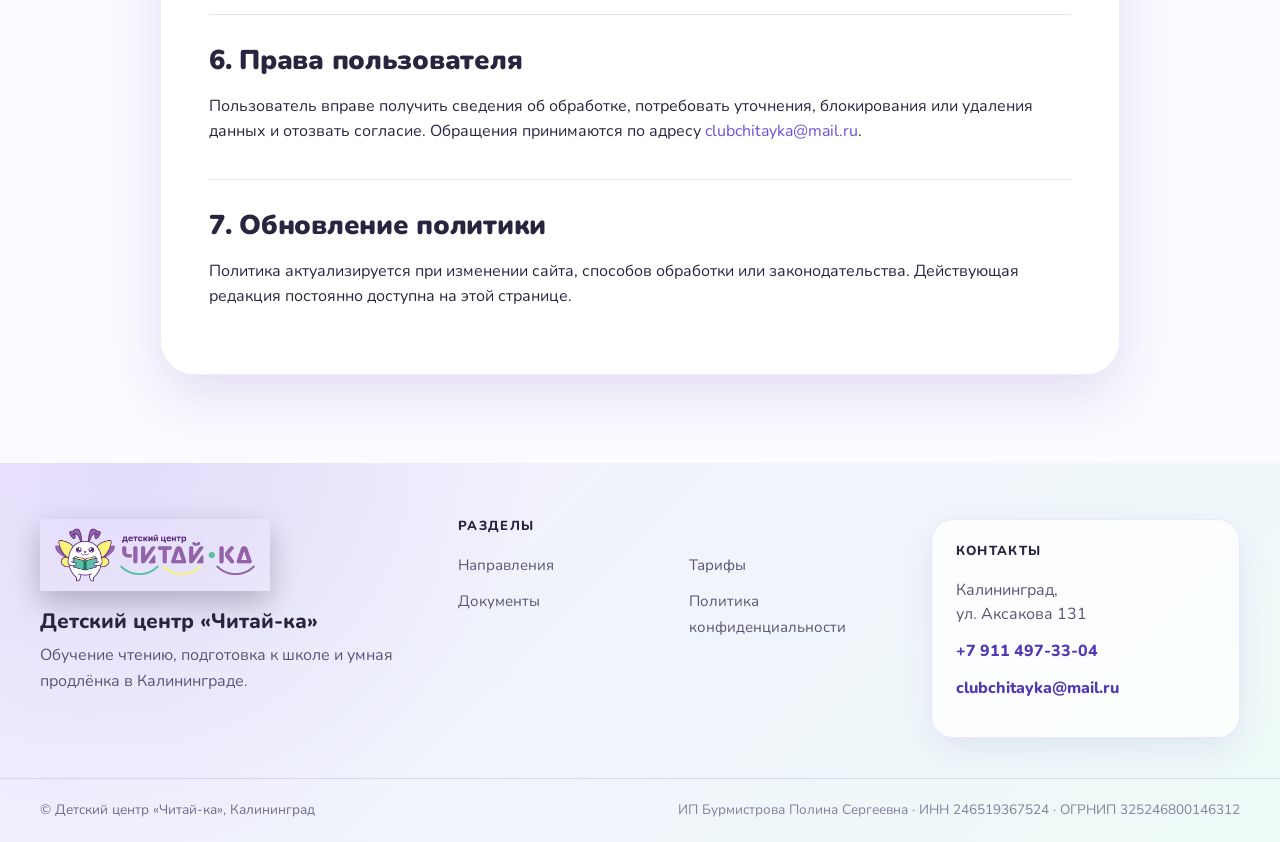
==== commit ac141e0f: "Keep internal page header within viewport" ====
--- a/preview/politika-konfidencialnosti/index.html
+++ b/preview/politika-konfidencialnosti/index.html
@@ -6,7 +6,7 @@
   <meta name="description" content="Политика обработки персональных данных детского центра «Читай-ка».">
   <link rel="preconnect" href="https://fonts.googleapis.com"><link rel="preconnect" href="https://fonts.gstatic.com" crossorigin>
   <link href="https://fonts.googleapis.com/css2?family=Nunito:wght@400;600;700;800;900&display=swap" rel="stylesheet">
-  <link rel="stylesheet" href="../assets/main.css?v=20260820-1"><link rel="stylesheet" href="page.css?v=20260819-1">
+  <link rel="stylesheet" href="../assets/main.css?v=20260820-4"><link rel="stylesheet" href="page.css?v=20260819-1">
 </head>
 <body>
 <a class="skip-link" href="#main">К содержимому</a>
--- a/preview/assets/main.css
+++ b/preview/assets/main.css
@@ -1291,6 +1291,43 @@
 		flex: 0 0 auto;
 	}
 
+	/* Внутренние страницы: компактная строка без выхода CTA и телефона
+	   за пределы контейнера на ноутбуках и небольших десктопах. */
+	body:not(.home-page) .site-header__inner {
+		gap: 10px;
+	}
+
+	body:not(.home-page) .site-header__brand {
+		flex: 0 1 190px;
+		min-width: 150px;
+	}
+
+	body:not(.home-page) .site-header__logo--official {
+		width: 100%;
+		max-width: 190px;
+	}
+
+	body:not(.home-page) .site-header__nav {
+		gap: 8px;
+		min-width: 0;
+	}
+
+	body:not(.home-page) .site-header__nav ul {
+		min-width: 0;
+	}
+
+	body:not(.home-page) .site-header__nav a:not(.btn) {
+		padding-inline: 6px;
+		font-size: 0.86rem;
+		white-space: nowrap;
+	}
+
+	body:not(.home-page) .site-header__cta {
+		flex: 0 0 auto;
+		padding-inline: 14px;
+		white-space: nowrap;
+	}
+
 	.hero {
 		display: flex;
 		align-items: center;
@@ -1318,6 +1355,7 @@
 		right: 0;
 		bottom: 0;
 		width: 100%;
+		background: url("hero-illustration-v2.webp") right center / cover no-repeat;
 	}
 
 	.hero__media::before {
@@ -1341,6 +1379,7 @@
 		object-position: right center;
 		border-radius: 0;
 		box-shadow: none;
+		opacity: 0;
 	}
 
 	.directions__grid {
@@ -1469,6 +1508,62 @@
 		padding: 10px 16px;
 		font-size: 0.9rem;
 		white-space: nowrap;
+	}
+}
+
+@media (min-width: 1400px) {
+	body:not(.home-page) .site-header__brand {
+		flex-basis: 230px;
+	}
+
+	body:not(.home-page) .site-header__logo--official {
+		max-width: 230px;
+	}
+
+	body:not(.home-page) .site-header__nav {
+		gap: 14px;
+	}
+}
+
+@media (min-width: 960px) and (max-width: 1099px) {
+	body:not(.home-page) .site-header__toggle {
+		display: inline-flex;
+		order: 6;
+	}
+
+	body:not(.home-page) .site-header__call {
+		order: 5;
+		margin-left: auto;
+	}
+
+	body:not(.home-page) .site-header__nav {
+		position: absolute;
+		top: 72px;
+		left: 0;
+		right: 0;
+		display: none;
+		flex-direction: column;
+		align-items: stretch;
+		gap: 12px;
+		margin: 0;
+		padding: 18px 20px 22px;
+		background: var(--white);
+		border-bottom: 1px solid var(--line);
+		box-shadow: var(--shadow);
+	}
+
+	body:not(.home-page) .site-header__nav.is-open {
+		display: flex;
+	}
+
+	body:not(.home-page) .site-header__nav ul {
+		flex-direction: column;
+		gap: 4px;
+	}
+
+	body:not(.home-page) .site-header__nav a:not(.btn) {
+		padding: 10px 6px;
+		font-size: 0.95rem;
 	}
 }
 
@@ -1936,11 +2031,11 @@
 	}
 
 	.home-page .hero {
-		min-height: 820px;
+		min-height: clamp(700px, 58vw, 820px);
 	}
 
 	.home-page .hero__grid {
-		min-height: 820px;
+		min-height: clamp(700px, 58vw, 820px);
 	}
 
 	.home-page .hero__content {
@@ -2225,8 +2320,13 @@
 
 @media (min-width: 700px) {
 	.journey__path { grid-template-columns: repeat(2,minmax(0,1fr)); }
-	.journey__cta { grid-template-columns: 130px 1fr auto; padding: 24px 28px 24px 150px; }
-	.journey__cta > img { position: absolute; left: 18px; bottom: -24px; display: block; width: 132px; height: auto; }
+	.journey__cta { grid-template-columns: minmax(0,1fr); column-gap: 32px; padding: 28px 28px 28px 175px; }
+	.journey__cta > img { position: absolute; left: 24px; bottom: -32px; display: block; width: 150px; height: auto; }
+	.journey__cta > div { max-width: 640px; }
+}
+
+@media (min-width: 960px) {
+	.journey__cta { grid-template-columns: minmax(0,1fr) auto; padding-left: 190px; }
 }
 @media (min-width: 960px) {
 	.journey__path { grid-template-columns: repeat(4,minmax(0,1fr)); }
